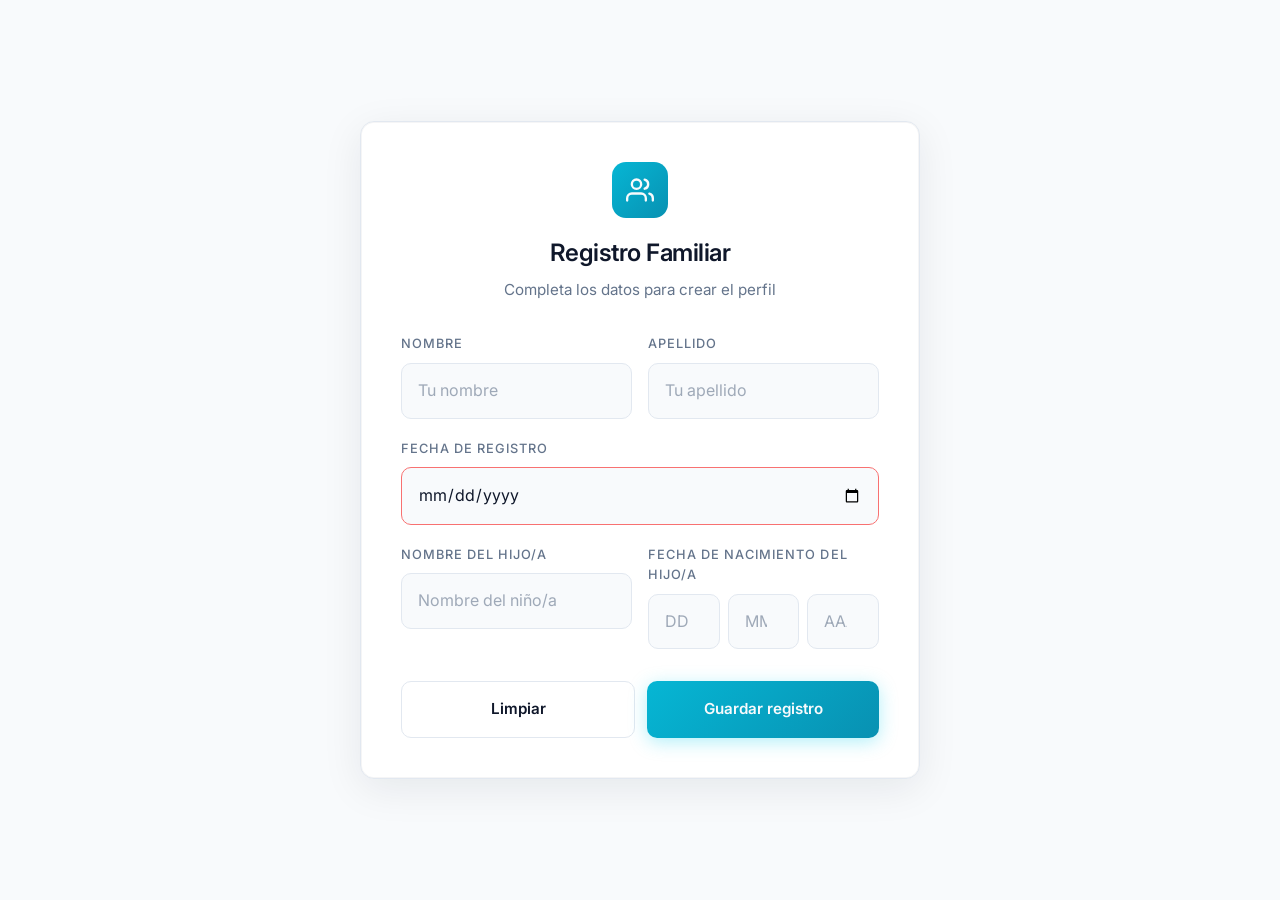
==== formulario-elegante.html @ cced64a1 "feat(form): add elegant family registration form with validation - HTML5 form with nombre, apellido," ====
<!DOCTYPE html>
<html lang="es">
<head>
  <meta charset="UTF-8">
  <meta name="viewport" content="width=device-width, initial-scale=1.0">
  <title>Formulario Familiar</title>
  <link rel="preconnect" href="https://fonts.googleapis.com">
  <link rel="preconnect" href="https://fonts.gstatic.com" crossorigin>
  <link href="https://fonts.googleapis.com/css2?family=Inter:wght@300;400;500;600;700&display=swap" rel="stylesheet">
  <style>
    * { box-sizing: border-box; margin: 0; padding: 0; }
    :root {
      --bg: #0f172a;
      --bg-card: #1e293b;
      --fg: #f8fafc;
      --muted: #94a3b8;
      --accent: #22d3ee;
      --accent-dim: #06b6d4;
      --border: #334155;
      --error: #f87171;
      --success: #4ade80;
      --focus-ring: rgba(34, 211, 238, 0.35);
      --shadow: 0 10px 40px rgba(0,0,0,0.4), 0 0 0 1px rgba(255,255,255,0.03) inset;
      --radius: 14px;
      --transition: 180ms ease;
    }
    @media (prefers-color-scheme: light) {
      :root {
        --bg: #f8fafc;
        --bg-card: #ffffff;
        --fg: #0f172a;
        --muted: #64748b;
        --accent: #06b6d4;
        --accent-dim: #0891b2;
        --border: #e2e8f0;
        --shadow: 0 10px 40px rgba(15,23,42,0.08), 0 0 0 1px rgba(15,23,42,0.04) inset;
      }
    }
    body {
      font-family: 'Inter', system-ui, sans-serif;
      background: var(--bg);
      color: var(--fg);
      min-height: 100vh;
      display: flex;
      align-items: center;
      justify-content: center;
      padding: 2rem 1rem;
      line-height: 1.6;
    }
    .form-card {
      width: 100%;
      max-width: 560px;
      background: var(--bg-card);
      border-radius: var(--radius);
      box-shadow: var(--shadow);
      padding: 2.5rem;
      border: 1px solid var(--border);
      animation: slideUp 0.5s ease-out;
    }
    @keyframes slideUp {
      from { opacity: 0; transform: translateY(16px); }
      to { opacity: 1; transform: translateY(0); }
    }
    .form-header {
      text-align: center;
      margin-bottom: 2rem;
    }
    .form-header .icon {
      width: 56px; height: 56px;
      margin: 0 auto 1rem;
      background: linear-gradient(135deg, var(--accent), var(--accent-dim));
      border-radius: 14px;
      display: flex; align-items: center; justify-content: center;
      color: var(--bg);
    }
    .form-header h1 {
      font-size: 1.5rem; font-weight: 600; letter-spacing: -0.02em;
    }
    .form-header p { color: var(--muted); font-size: 0.95rem; margin-top: 0.35rem; }
    .form-grid { display: grid; gap: 1.25rem; }
    .form-row { display: grid; gap: 1rem; }
    @media (min-width: 520px) {
      .form-row--half { grid-template-columns: 1fr 1fr; }
    }
    .field { position: relative; }
    .field label {
      display: block; font-size: 0.8rem; font-weight: 500;
      color: var(--muted); text-transform: uppercase; letter-spacing: 0.08em;
      margin-bottom: 0.5rem;
    }
    .field input {
      width: 100%; padding: 0.875rem 1rem;
      background: var(--bg);
      border: 1px solid var(--border);
      border-radius: 10px;
      color: var(--fg);
      font: inherit; font-size: 1rem;
      transition: border-color var(--transition), box-shadow var(--transition), background var(--transition);
    }
    .field input::placeholder { color: var(--muted); opacity: 0.6; }
    .field input:hover { border-color: var(--accent-dim); }
    .field input:focus {
      outline: none;
      border-color: var(--accent);
      box-shadow: 0 0 0 3px var(--focus-ring);
    }
    .field input:invalid:not(:placeholder-shown) { border-color: var(--error); }
    .field input:valid:not(:placeholder-shown) { border-color: var(--success); }
    .field .hint {
      position: absolute; right: 1rem; bottom: 0.9rem;
      font-size: 0.7rem; color: var(--muted); pointer-events: none;
    }
    .field--dob { position: relative; }
    .field--dob .dob-grid {
      display: grid; grid-template-columns: repeat(3, 1fr); gap: 0.5rem;
    }
    @media (max-width: 420px) {
      .field--dob .dob-grid { grid-template-columns: 1fr; }
    }
    .field--dob .dob-part label { display: none; }
    .field--dob .dob-part input { text-align: center; }
    .field--dob .dob-part:first-child input { border-top-left-radius: 10px; border-bottom-left-radius: 10px; }
    .field--dob .dob-part:last-child input { border-top-right-radius: 10px; border-bottom-right-radius: 10px; }
    .actions { display: flex; gap: 0.75rem; margin-top: 2rem; }
    .btn {
      flex: 1; padding: 0.95rem 1.5rem;
      border-radius: 10px; border: none;
      font: inherit; font-size: 0.95rem; font-weight: 600;
      cursor: pointer; transition: transform var(--transition), box-shadow var(--transition), background var(--transition);
    }
    .btn:active { transform: scale(0.98); }
    .btn--primary {
      background: linear-gradient(135deg, var(--accent), var(--accent-dim));
      color: var(--bg);
      box-shadow: 0 4px 18px rgba(34, 211, 238, 0.35);
    }
    .btn--primary:hover { box-shadow: 0 6px 24px rgba(34, 211, 238, 0.45); }
    .btn--secondary {
      background: transparent; color: var(--fg);
      border: 1px solid var(--border);
    }
    .btn--secondary:hover { border-color: var(--accent); color: var(--accent); }
    .toast {
      position: fixed; bottom: 1.5rem; right: 1.5rem;
      padding: 1rem 1.5rem; border-radius: 10px;
      background: var(--bg-card); border: 1px solid var(--border);
      box-shadow: var(--shadow);
      display: flex; align-items: center; gap: 0.75rem;
      transform: translateX(150%); opacity: 0;
      transition: transform 0.3s ease, opacity 0.3s ease;
      z-index: 100;
    }
    .toast.show { transform: translateX(0); opacity: 1; }
    .toast--success { border-color: var(--success); }
    .toast--error { border-color: var(--error); }
    .toast svg { flex-shrink: 0; }
    .sr-only { position: absolute; width: 1px; height: 1px; padding: 0; margin: -1px; overflow: hidden; clip: rect(0,0,0,0); white-space: nowrap; border: 0; }
  </style>
</head>
<body>
  <form class="form-card" id="familyForm" novalidate>
    <header class="form-header">
      <div class="icon" aria-hidden="true">
        <svg width="28" height="28" viewBox="0 0 24 24" fill="none" stroke="currentColor" stroke-width="2" stroke-linecap="round" stroke-linejoin="round">
          <path d="M17 21v-2a4 4 0 0 0-4-4H5a4 4 0 0 0-4 4v2"></path>
          <circle cx="9" cy="7" r="4"></circle>
          <path d="M23 21v-2a4 4 0 0 0-3-3.87"></path>
          <path d="M16 3.13a4 4 0 0 1 0 7.75"></path>
        </svg>
      </div>
      <h1>Registro Familiar</h1>
      <p>Completa los datos para crear el perfil</p>
    </header>

    <div class="form-grid">
      <div class="form-row form-row--half">
        <div class="field">
          <label for="nombre">Nombre</label>
          <input type="text" id="nombre" name="nombre" placeholder="Tu nombre" required autocomplete="given-name">
        </div>
        <div class="field">
          <label for="apellido">Apellido</label>
          <input type="text" id="apellido" name="apellido" placeholder="Tu apellido" required autocomplete="family-name">
        </div>
      </div>

      <div class="field">
        <label for="fecha">Fecha de registro</label>
        <input type="date" id="fecha" name="fecha" required>
      </div>

      <div class="form-row form-row--half">
        <div class="field">
          <label for="hijoNombre">Nombre del hijo/a</label>
          <input type="text" id="hijoNombre" name="hijoNombre" placeholder="Nombre del niño/a" required autocomplete="given-name">
        </div>
        <div class="field field--dob">
          <label for="hijoDia">Fecha de nacimiento del hijo/a</label>
          <div class="dob-grid">
            <div class="dob-part">
              <label class="sr-only" for="hijoDia">Día</label>
              <input type="number" id="hijoDia" name="hijoDia" placeholder="DD" min="1" max="31" required inputmode="numeric" pattern="\d{1,2}" maxlength="2">
            </div>
            <div class="dob-part">
              <label class="sr-only" for="hijoMes">Mes</label>
              <input type="number" id="hijoMes" name="hijoMes" placeholder="MM" min="1" max="12" required inputmode="numeric" pattern="\d{1,2}" maxlength="2">
            </div>
            <div class="dob-part">
              <label class="sr-only" for="hijoAnio">Año</label>
              <input type="number" id="hijoAnio" name="hijoAnio" placeholder="AAAA" min="1900" max="2099" required inputmode="numeric" pattern="\d{4}" maxlength="4">
            </div>
          </div>
        </div>
      </div>
    </div>

    <div class="actions">
      <button type="button" class="btn btn--secondary" id="btnLimpiar">Limpiar</button>
      <button type="submit" class="btn btn--primary" id="btnEnviar">Guardar registro</button>
    </div>
  </form>

  <div class="toast" id="toast" role="status" aria-live="polite">
    <svg width="20" height="20" viewBox="0 0 24 24" fill="none" stroke="currentColor" stroke-width="2" stroke-linecap="round" stroke-linejoin="round" class="toast-icon">
      <polyline points="20 6 9 17 4 12"></polyline>
    </svg>
    <span id="toastMsg">Registro guardado correctamente</span>
  </div>

  <script>
    (function() {
      const form = document.getElementById('familyForm');
      const toast = document.getElementById('toast');
      const toastMsg = document.getElementById('toastMsg');
      const toastIcon = toast.querySelector('.toast-icon');
      const btnEnviar = document.getElementById('btnEnviar');
      const btnLimpiar = document.getElementById('btnLimpiar');

      function showToast(msg, success = true) {
        toastMsg.textContent = msg;
        toast.classList.toggle('toast--success', success);
        toast.classList.toggle('toast--error', !success);
        toastIcon.innerHTML = success
          ? '<polyline points="20 6 9 17 4 12"></polyline>'
          : '<circle cx="12" cy="12" r="10"></circle><line x1="15" y1="9" x2="9" y2="15"></line><line x1="9" y1="9" x2="15" y2="15"></line>';
        toast.classList.add('show');
        setTimeout(() => toast.classList.remove('show'), 3500);
      }

      function validateDateParts(day, month, year) {
        const d = parseInt(day, 10), m = parseInt(month, 10), y = parseInt(year, 10);
        if (!d || !m || !y) return false;
        const date = new Date(y, m - 1, d);
        return date.getFullYear() === y && date.getMonth() === m - 1 && date.getDate() === d;
      }

      function getFormData() {
        const fd = new FormData(form);
        return {
          nombre: fd.get('nombre')?.trim(),
          apellido: fd.get('apellido')?.trim(),
          fecha: fd.get('fecha'),
          hijoNombre: fd.get('hijoNombre')?.trim(),
          hijoDia: fd.get('hijoDia'),
          hijoMes: fd.get('hijoMes'),
          hijoAnio: fd.get('hijoAnio'),
        };
      }

      form.addEventListener('submit', (e) => {
        e.preventDefault();
        const data = getFormData();
        if (!data.nombre || !data.apellido || !data.fecha || !data.hijoNombre) {
          showToast('Completa todos los campos obligatorios', false);
          return;
        }
        if (!validateDateParts(data.hijoDia, data.hijoMes, data.hijoAnio)) {
          showToast('Fecha de nacimiento del hijo inválida', false);
          return;
        }
        const payload = {
          ...data,
          hijoFechaNacimiento: `${data.hijoAnio}-${String(data.hijoMes).padStart(2,'0')}-${String(data.hijoDia).padStart(2,'0')}`,
          timestamp: new Date().toISOString()
        };
        console.log('✅ Datos del formulario:', payload);
        showToast('Registro guardado correctamente');
        btnEnviar.disabled = true;
        btnEnviar.textContent = 'Guardado ✓';
        setTimeout(() => { btnEnviar.disabled = false; btnEnviar.textContent = 'Guardar registro'; }, 2000);
      });

      btnLimpiar.addEventListener('click', () => {
        form.reset();
        form.querySelectorAll('input').forEach(i => i.style.borderColor = '');
        showToast('Formulario limpiado');
      });

      form.querySelectorAll('input').forEach(input => {
        input.addEventListener('input', () => {
          if (input.checkValidity()) input.style.borderColor = '';
        });
        input.addEventListener('blur', () => {
          if (input.value && !input.checkValidity()) input.style.borderColor = 'var(--error)';
          else if (input.value) input.style.borderColor = 'var(--success)';
        });
      });

      document.addEventListener('keydown', (e) => {
        if (e.key === 'Enter' && e.ctrlKey) form.requestSubmit();
      });
    })();
  </script>
</body>
</html>
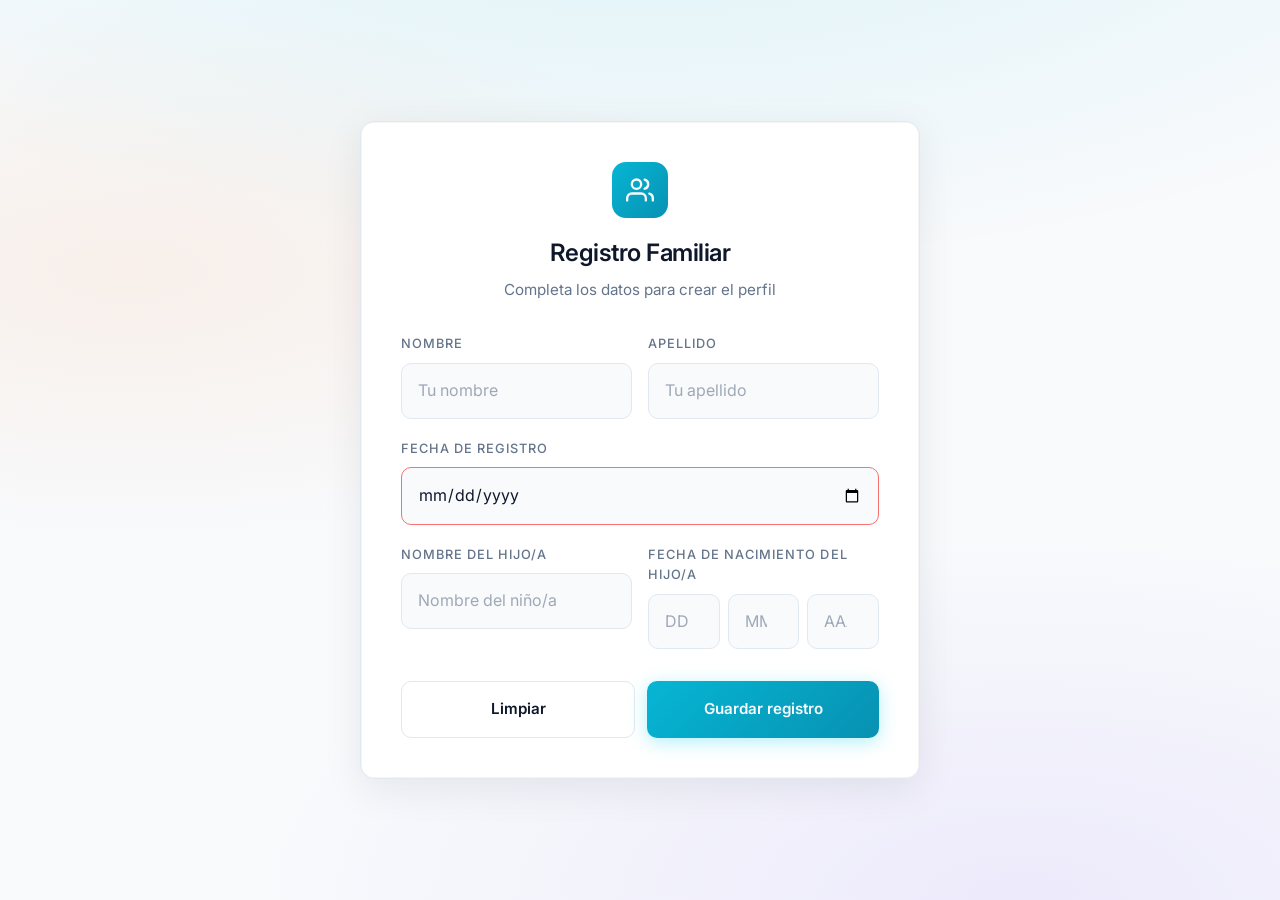
==== commit 300ff9bf: "feat(form): family registration form with validation (#1) * docs: add README with form usage, payloa" ====
--- a/formulario-elegante.html
+++ b/formulario-elegante.html
@@ -46,6 +46,20 @@
       justify-content: center;
       padding: 2rem 1rem;
       line-height: 1.6;
+      /* Animated gradient background */
+      background-image: 
+        radial-gradient(ellipse 80% 50% at 50% -20%, rgba(34, 211, 238, 0.15), transparent),
+        radial-gradient(ellipse 60% 40% at 80% 100%, rgba(168, 85, 247, 0.12), transparent),
+        radial-gradient(ellipse 50% 30% at 10% 30%, rgba(251, 146, 60, 0.1), transparent);
+      background-attachment: fixed;
+    }
+    @media (prefers-color-scheme: light) {
+      body {
+        background-image: 
+          radial-gradient(ellipse 80% 50% at 50% -20%, rgba(6, 182, 212, 0.12), transparent),
+          radial-gradient(ellipse 60% 40% at 80% 100%, rgba(139, 92, 246, 0.1), transparent),
+          radial-gradient(ellipse 50% 30% at 10% 30%, rgba(249, 115, 22, 0.08), transparent);
+      }
     }
     .form-card {
       width: 100%;
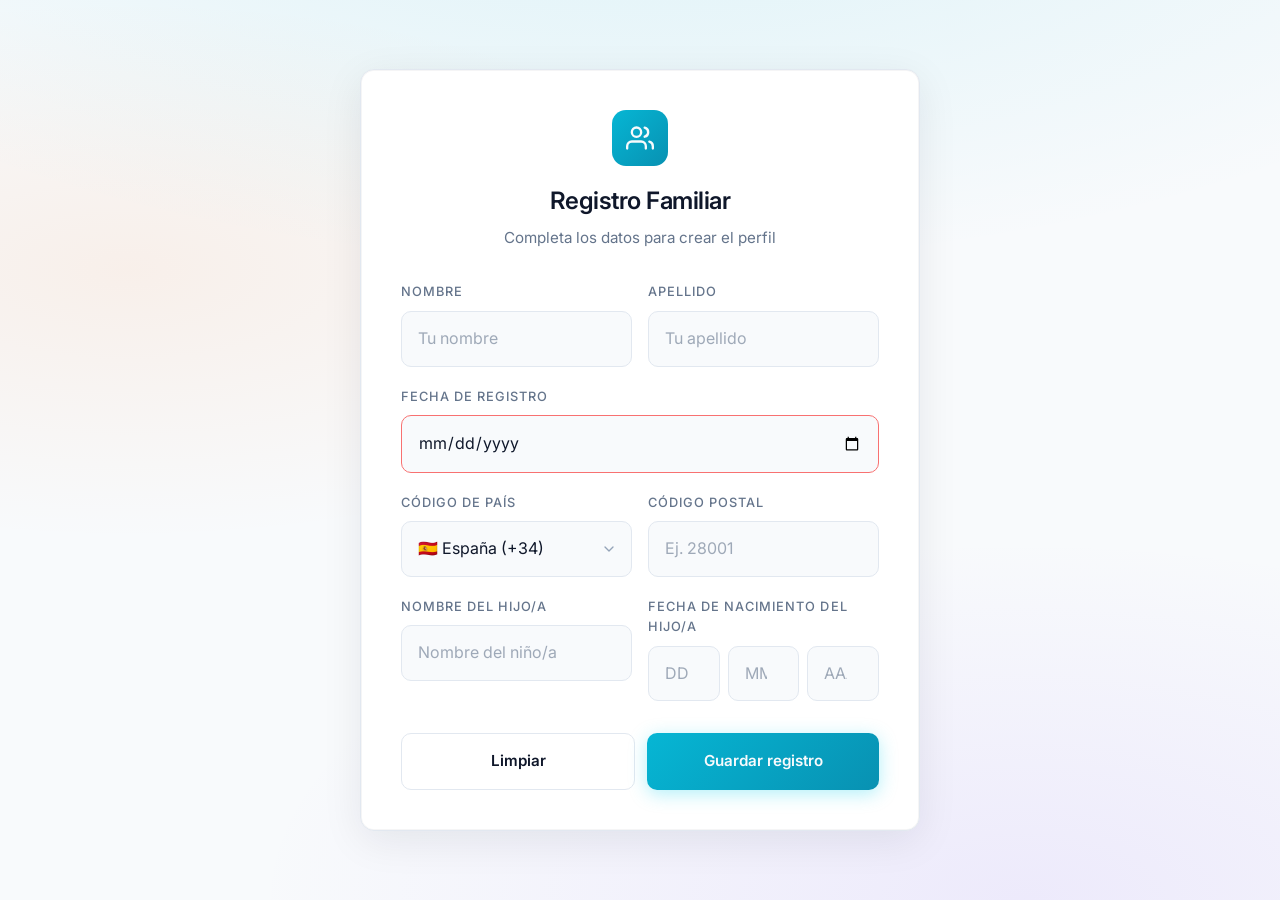
==== commit 29a791d4: "feat(form): add country calling code selector and postal code field (#2) Co-authored-by: Hermes Agen" ====
--- a/formulario-elegante.html
+++ b/formulario-elegante.html
@@ -102,7 +102,8 @@
       color: var(--muted); text-transform: uppercase; letter-spacing: 0.08em;
       margin-bottom: 0.5rem;
     }
-    .field input {
+    .field input,
+    .field select {
       width: 100%; padding: 0.875rem 1rem;
       background: var(--bg);
       border: 1px solid var(--border);
@@ -111,9 +112,19 @@
       font: inherit; font-size: 1rem;
       transition: border-color var(--transition), box-shadow var(--transition), background var(--transition);
     }
+    .field select {
+      cursor: pointer;
+      appearance: none;
+      background-image: url("data:image/svg+xml,%3Csvg xmlns='http://www.w3.org/2000/svg' width='16' height='16' viewBox='0 0 24 24' fill='none' stroke='%2394a3b8' stroke-width='2' stroke-linecap='round' stroke-linejoin='round'%3E%3Cpolyline points='6 9 12 15 18 9'%3E%3C/polyline%3E%3C/svg%3E");
+      background-repeat: no-repeat;
+      background-position: right 0.9rem center;
+      padding-right: 2.5rem;
+    }
     .field input::placeholder { color: var(--muted); opacity: 0.6; }
-    .field input:hover { border-color: var(--accent-dim); }
-    .field input:focus {
+    .field input:hover,
+    .field select:hover { border-color: var(--accent-dim); }
+    .field input:focus,
+    .field select:focus {
       outline: none;
       border-color: var(--accent);
       box-shadow: 0 0 0 3px var(--focus-ring);
@@ -205,6 +216,32 @@
 
       <div class="form-row form-row--half">
         <div class="field">
+          <label for="codigoPais">Código de país</label>
+          <select id="codigoPais" name="codigoPais" required autocomplete="tel-country-code">
+            <option value="+34" selected>🇪🇸 España (+34)</option>
+            <option value="+58">🇻🇪 Venezuela (+58)</option>
+            <option value="+1">🇺🇸 EE. UU. / Canadá (+1)</option>
+            <option value="+52">🇲🇽 México (+52)</option>
+            <option value="+57">🇨🇴 Colombia (+57)</option>
+            <option value="+54">🇦🇷 Argentina (+54)</option>
+            <option value="+56">🇨🇱 Chile (+56)</option>
+            <option value="+51">🇵🇪 Perú (+51)</option>
+            <option value="+593">🇪🇨 Ecuador (+593)</option>
+            <option value="+351">🇵🇹 Portugal (+351)</option>
+            <option value="+33">🇫🇷 Francia (+33)</option>
+            <option value="+49">🇩🇪 Alemania (+49)</option>
+            <option value="+39">🇮🇹 Italia (+39)</option>
+            <option value="+44">🇬🇧 Reino Unido (+44)</option>
+          </select>
+        </div>
+        <div class="field">
+          <label for="codigoPostal">Código postal</label>
+          <input type="text" id="codigoPostal" name="codigoPostal" placeholder="Ej. 28001" required autocomplete="postal-code" pattern="[A-Za-z0-9\s\-]{3,10}" maxlength="10">
+        </div>
+      </div>
+
+      <div class="form-row form-row--half">
+        <div class="field">
           <label for="hijoNombre">Nombre del hijo/a</label>
           <input type="text" id="hijoNombre" name="hijoNombre" placeholder="Nombre del niño/a" required autocomplete="given-name">
         </div>
@@ -274,6 +311,8 @@
           nombre: fd.get('nombre')?.trim(),
           apellido: fd.get('apellido')?.trim(),
           fecha: fd.get('fecha'),
+          codigoPais: fd.get('codigoPais'),
+          codigoPostal: fd.get('codigoPostal')?.trim(),
           hijoNombre: fd.get('hijoNombre')?.trim(),
           hijoDia: fd.get('hijoDia'),
           hijoMes: fd.get('hijoMes'),
@@ -284,8 +323,12 @@
       form.addEventListener('submit', (e) => {
         e.preventDefault();
         const data = getFormData();
-        if (!data.nombre || !data.apellido || !data.fecha || !data.hijoNombre) {
+        if (!data.nombre || !data.apellido || !data.fecha || !data.codigoPais || !data.codigoPostal || !data.hijoNombre) {
           showToast('Completa todos los campos obligatorios', false);
+          return;
+        }
+        if (!/^[A-Za-z0-9\s\-]{3,10}$/.test(data.codigoPostal)) {
+          showToast('Código postal inválido', false);
           return;
         }
         if (!validateDateParts(data.hijoDia, data.hijoMes, data.hijoAnio)) {
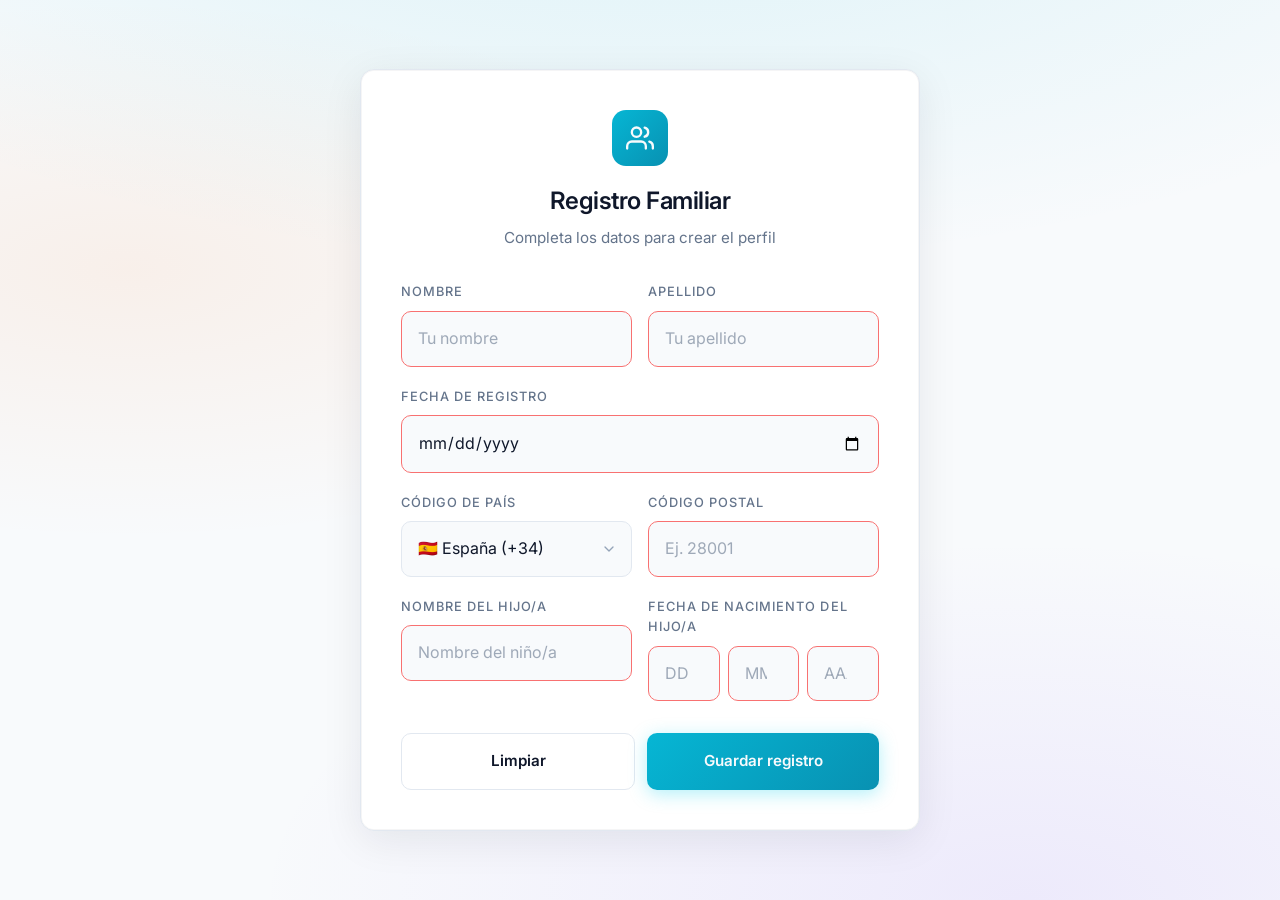
==== commit 2ec7ce7e: "feat(form): apply modern web guidance fixes (invalid state, focus styles)" ====
--- a/formulario-elegante.html
+++ b/formulario-elegante.html
@@ -129,7 +129,7 @@
       border-color: var(--accent);
       box-shadow: 0 0 0 3px var(--focus-ring);
     }
-    .field input:invalid:not(:placeholder-shown) { border-color: var(--error); }
+    .field input:invalid { border-color: var(--error); }
     .field input:valid:not(:placeholder-shown) { border-color: var(--success); }
     .field .hint {
       position: absolute; right: 1rem; bottom: 0.9rem;
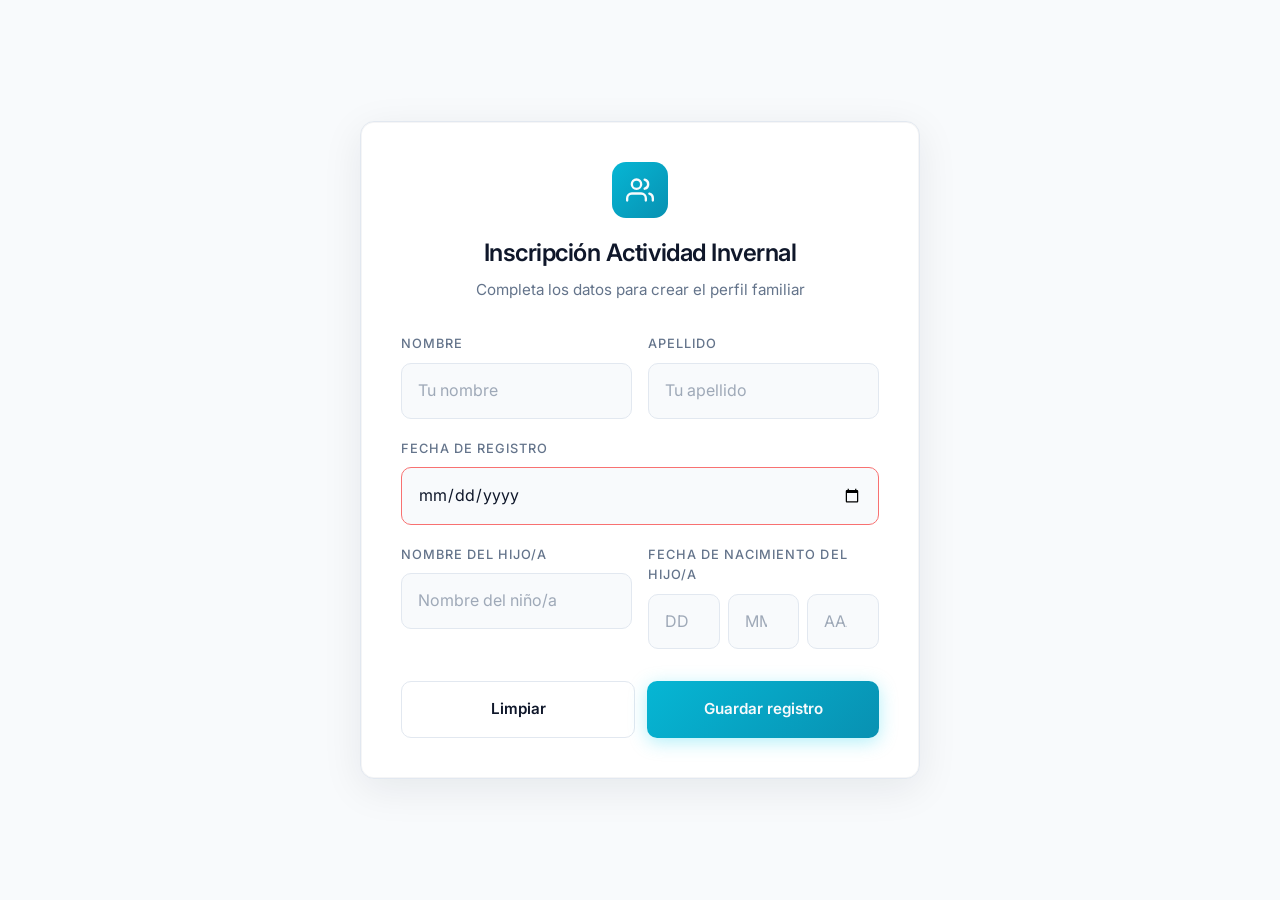
==== commit d39fd7cc: "feat(form): add winter activity sections with 4 fields and improved UX" ====
--- a/formulario-elegante.html
+++ b/formulario-elegante.html
@@ -3,10 +3,10 @@
 <head>
   <meta charset="UTF-8">
   <meta name="viewport" content="width=device-width, initial-scale=1.0">
-  <title>Formulario Familiar</title>
+  <title>Inscripción Actividad Invernal</title>
   <link rel="preconnect" href="https://fonts.googleapis.com">
   <link rel="preconnect" href="https://fonts.gstatic.com" crossorigin>
-  <link href="https://fonts.googleapis.com/css2?family=Inter:wght@300;400;500;600;700&display=swap" rel="stylesheet">
+  <link href="https://fonts.googleapis.com/css2?family=Inter:wght@400;500;600;700&display=swap" rel="stylesheet">
   <style>
     * { box-sizing: border-box; margin: 0; padding: 0; }
     :root {
@@ -46,20 +46,6 @@
       justify-content: center;
       padding: 2rem 1rem;
       line-height: 1.6;
-      /* Animated gradient background */
-      background-image: 
-        radial-gradient(ellipse 80% 50% at 50% -20%, rgba(34, 211, 238, 0.15), transparent),
-        radial-gradient(ellipse 60% 40% at 80% 100%, rgba(168, 85, 247, 0.12), transparent),
-        radial-gradient(ellipse 50% 30% at 10% 30%, rgba(251, 146, 60, 0.1), transparent);
-      background-attachment: fixed;
-    }
-    @media (prefers-color-scheme: light) {
-      body {
-        background-image: 
-          radial-gradient(ellipse 80% 50% at 50% -20%, rgba(6, 182, 212, 0.12), transparent),
-          radial-gradient(ellipse 60% 40% at 80% 100%, rgba(139, 92, 246, 0.1), transparent),
-          radial-gradient(ellipse 50% 30% at 10% 30%, rgba(249, 115, 22, 0.08), transparent);
-      }
     }
     .form-card {
       width: 100%;
@@ -102,8 +88,7 @@
       color: var(--muted); text-transform: uppercase; letter-spacing: 0.08em;
       margin-bottom: 0.5rem;
     }
-    .field input,
-    .field select {
+    .field input {
       width: 100%; padding: 0.875rem 1rem;
       background: var(--bg);
       border: 1px solid var(--border);
@@ -112,44 +97,25 @@
       font: inherit; font-size: 1rem;
       transition: border-color var(--transition), box-shadow var(--transition), background var(--transition);
     }
-    .field select {
-      cursor: pointer;
-      appearance: none;
-      background-image: url("data:image/svg+xml,%3Csvg xmlns='http://www.w3.org/2000/svg' width='16' height='16' viewBox='0 0 24 24' fill='none' stroke='%2394a3b8' stroke-width='2' stroke-linecap='round' stroke-linejoin='round'%3E%3Cpolyline points='6 9 12 15 18 9'%3E%3C/polyline%3E%3C/svg%3E");
-      background-repeat: no-repeat;
-      background-position: right 0.9rem center;
-      padding-right: 2.5rem;
-    }
     .field input::placeholder { color: var(--muted); opacity: 0.6; }
-    .field input:hover,
-    .field select:hover { border-color: var(--accent-dim); }
-    .field input:focus,
-    .field select:focus {
+    .field input:hover { border-color: var(--accent-dim); }
+    .field input:focus {
       outline: none;
       border-color: var(--accent);
       box-shadow: 0 0 0 3px var(--focus-ring);
     }
-    .field input:invalid { border-color: var(--error); }
+    .field input:invalid:not(:placeholder-shown) { border-color: var(--error); }
     .field input:valid:not(:placeholder-shown) { border-color: var(--success); }
-    .field .hint {
-      position: absolute; right: 1rem; bottom: 0.9rem;
-      font-size: 0.7rem; color: var(--muted); pointer-events: none;
-    }
-    .field--dob { position: relative; }
-    .field--dob .dob-grid {
+    .dob-grid {
       display: grid; grid-template-columns: repeat(3, 1fr); gap: 0.5rem;
     }
     @media (max-width: 420px) {
-      .field--dob .dob-grid { grid-template-columns: 1fr; }
-    }
-    .field--dob .dob-part label { display: none; }
-    .field--dob .dob-part input { text-align: center; }
-    .field--dob .dob-part:first-child input { border-top-left-radius: 10px; border-bottom-left-radius: 10px; }
-    .field--dob .dob-part:last-child input { border-top-right-radius: 10px; border-bottom-right-radius: 10px; }
+      .dob-grid .dob-part:first-child input { border-top-left-radius: 10px; border-bottom-left-radius: 10px; }
+      .field--dob .dob-part:last-child input { border-top-right-radius: 10px; border-bottom-right-radius: 10px; }
+    }
     .actions { display: flex; gap: 0.75rem; margin-top: 2rem; }
     .btn {
-      flex: 1; padding: 0.95rem 1.5rem;
-      border-radius: 10px; border: none;
+      flex: 1; padding: 0.95rem 1.5rem; border-radius: 10px; border: none;
       font: inherit; font-size: 0.95rem; font-weight: 600;
       cursor: pointer; transition: transform var(--transition), box-shadow var(--transition), background var(--transition);
     }
@@ -193,8 +159,8 @@
           <path d="M16 3.13a4 4 0 0 1 0 7.75"></path>
         </svg>
       </div>
-      <h1>Registro Familiar</h1>
-      <p>Completa los datos para crear el perfil</p>
+      <h1>Inscripción Actividad Invernal</h1>
+      <p>Completa los datos para crear el perfil familiar</p>
     </header>
 
     <div class="form-grid">
@@ -212,32 +178,6 @@
       <div class="field">
         <label for="fecha">Fecha de registro</label>
         <input type="date" id="fecha" name="fecha" required>
-      </div>
-
-      <div class="form-row form-row--half">
-        <div class="field">
-          <label for="codigoPais">Código de país</label>
-          <select id="codigoPais" name="codigoPais" required autocomplete="tel-country-code">
-            <option value="+34" selected>🇪🇸 España (+34)</option>
-            <option value="+58">🇻🇪 Venezuela (+58)</option>
-            <option value="+1">🇺🇸 EE. UU. / Canadá (+1)</option>
-            <option value="+52">🇲🇽 México (+52)</option>
-            <option value="+57">🇨🇴 Colombia (+57)</option>
-            <option value="+54">🇦🇷 Argentina (+54)</option>
-            <option value="+56">🇨🇱 Chile (+56)</option>
-            <option value="+51">🇵🇪 Perú (+51)</option>
-            <option value="+593">🇪🇨 Ecuador (+593)</option>
-            <option value="+351">🇵🇹 Portugal (+351)</option>
-            <option value="+33">🇫🇷 Francia (+33)</option>
-            <option value="+49">🇩🇪 Alemania (+49)</option>
-            <option value="+39">🇮🇹 Italia (+39)</option>
-            <option value="+44">🇬🇧 Reino Unido (+44)</option>
-          </select>
-        </div>
-        <div class="field">
-          <label for="codigoPostal">Código postal</label>
-          <input type="text" id="codigoPostal" name="codigoPostal" placeholder="Ej. 28001" required autocomplete="postal-code" pattern="[A-Za-z0-9\s\-]{3,10}" maxlength="10">
-        </div>
       </div>
 
       <div class="form-row form-row--half">
@@ -271,13 +211,6 @@
     </div>
   </form>
 
-  <div class="toast" id="toast" role="status" aria-live="polite">
-    <svg width="20" height="20" viewBox="0 0 24 24" fill="none" stroke="currentColor" stroke-width="2" stroke-linecap="round" stroke-linejoin="round" class="toast-icon">
-      <polyline points="20 6 9 17 4 12"></polyline>
-    </svg>
-    <span id="toastMsg">Registro guardado correctamente</span>
-  </div>
-
   <script>
     (function() {
       const form = document.getElementById('familyForm');
@@ -311,8 +244,6 @@
           nombre: fd.get('nombre')?.trim(),
           apellido: fd.get('apellido')?.trim(),
           fecha: fd.get('fecha'),
-          codigoPais: fd.get('codigoPais'),
-          codigoPostal: fd.get('codigoPostal')?.trim(),
           hijoNombre: fd.get('hijoNombre')?.trim(),
           hijoDia: fd.get('hijoDia'),
           hijoMes: fd.get('hijoMes'),
@@ -323,12 +254,8 @@
       form.addEventListener('submit', (e) => {
         e.preventDefault();
         const data = getFormData();
-        if (!data.nombre || !data.apellido || !data.fecha || !data.codigoPais || !data.codigoPostal || !data.hijoNombre) {
+        if (!data.nombre || !data.apellido || !data.fecha || !data.hijoNombre) {
           showToast('Completa todos los campos obligatorios', false);
-          return;
-        }
-        if (!/^[A-Za-z0-9\s\-]{3,10}$/.test(data.codigoPostal)) {
-          showToast('Código postal inválido', false);
           return;
         }
         if (!validateDateParts(data.hijoDia, data.hijoMes, data.hijoAnio)) {
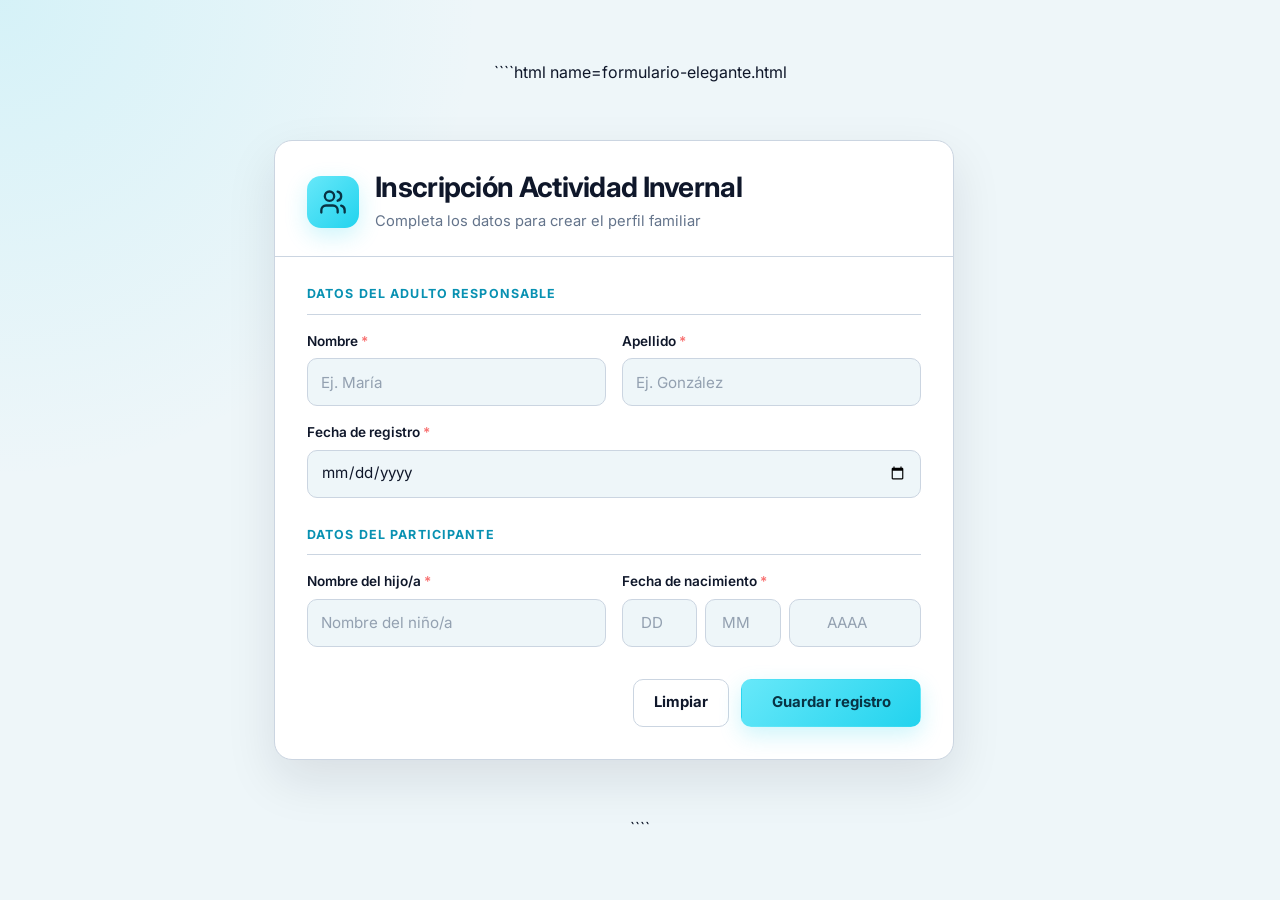
==== commit d9950599: "iii" ====
--- a/formulario-elegante.html
+++ b/formulario-elegante.html
@@ -1,299 +1,648 @@
+````html name=formulario-elegante.html
 <!DOCTYPE html>
 <html lang="es">
 <head>
   <meta charset="UTF-8">
   <meta name="viewport" content="width=device-width, initial-scale=1.0">
-  <title>Inscripción Actividad Invernal</title>
+  <meta name="theme-color" content="#0f172a">
+  <title>Inscripción — Actividad Invernal</title>
+
   <link rel="preconnect" href="https://fonts.googleapis.com">
   <link rel="preconnect" href="https://fonts.gstatic.com" crossorigin>
   <link href="https://fonts.googleapis.com/css2?family=Inter:wght@400;500;600;700&display=swap" rel="stylesheet">
+
   <style>
-    * { box-sizing: border-box; margin: 0; padding: 0; }
+    * {
+      box-sizing: border-box;
+      margin: 0;
+      padding: 0;
+    }
+
     :root {
+      color-scheme: dark;
       --bg: #0f172a;
       --bg-card: #1e293b;
       --fg: #f8fafc;
       --muted: #94a3b8;
       --accent: #22d3ee;
-      --accent-dim: #06b6d4;
+      --accent-dim: #0891b2;
       --border: #334155;
       --error: #f87171;
       --success: #4ade80;
-      --focus-ring: rgba(34, 211, 238, 0.35);
-      --shadow: 0 10px 40px rgba(0,0,0,0.4), 0 0 0 1px rgba(255,255,255,0.03) inset;
-      --radius: 14px;
+      --focus-ring: rgba(34, 211, 238, 0.28);
+      --shadow: 0 20px 50px rgba(0, 0, 0, 0.35);
+      --radius: 18px;
       --transition: 180ms ease;
     }
+
     @media (prefers-color-scheme: light) {
       :root {
-        --bg: #f8fafc;
+        color-scheme: light;
+        --bg: #eef6f9;
         --bg-card: #ffffff;
         --fg: #0f172a;
         --muted: #64748b;
-        --accent: #06b6d4;
-        --accent-dim: #0891b2;
-        --border: #e2e8f0;
-        --shadow: 0 10px 40px rgba(15,23,42,0.08), 0 0 0 1px rgba(15,23,42,0.04) inset;
-      }
-    }
+        --accent: #0891b2;
+        --accent-dim: #0e7490;
+        --border: #cbd5e1;
+        --shadow: 0 20px 50px rgba(15, 23, 42, 0.10);
+      }
+    }
+
     body {
-      font-family: 'Inter', system-ui, sans-serif;
+      min-height: 100vh;
+      display: grid;
+      place-items: center;
+      padding: 32px 16px;
+      font-family: "Inter", system-ui, sans-serif;
+      line-height: 1.5;
+      color: var(--fg);
+      background:
+        radial-gradient(circle at top left, rgba(34, 211, 238, 0.12), transparent 30rem),
+        var(--bg);
+    }
+
+    .form-card {
+      width: min(100%, 680px);
+      overflow: hidden;
+      border: 1px solid var(--border);
+      border-radius: var(--radius);
+      background: var(--bg-card);
+      box-shadow: var(--shadow);
+      animation: appear 500ms ease-out;
+    }
+
+    @keyframes appear {
+      from {
+        opacity: 0;
+        transform: translateY(18px);
+      }
+      to {
+        opacity: 1;
+        transform: translateY(0);
+      }
+    }
+
+    .form-header {
+      padding: 30px 32px 24px;
+      border-bottom: 1px solid var(--border);
+    }
+
+    .form-heading {
+      display: flex;
+      align-items: center;
+      gap: 16px;
+    }
+
+    .icon {
+      width: 52px;
+      height: 52px;
+      flex: 0 0 52px;
+      display: grid;
+      place-items: center;
+      border-radius: 14px;
+      color: #083344;
+      background: linear-gradient(135deg, #67e8f9, #22d3ee);
+      box-shadow: 0 8px 22px rgba(34, 211, 238, 0.22);
+    }
+
+    .form-header h1 {
+      font-size: clamp(1.35rem, 4vw, 1.75rem);
+      line-height: 1.2;
+      letter-spacing: -0.025em;
+    }
+
+    .form-header p {
+      margin-top: 5px;
+      color: var(--muted);
+      font-size: 0.92rem;
+    }
+
+    .form-content {
+      display: grid;
+      gap: 28px;
+      padding: 28px 32px 32px;
+    }
+
+    .form-section {
+      display: grid;
+      gap: 16px;
+      border: 0;
+    }
+
+    .form-section legend {
+      width: 100%;
+      margin-bottom: 16px;
+      padding-bottom: 10px;
+      border-bottom: 1px solid var(--border);
+      color: var(--accent);
+      font-size: 0.78rem;
+      font-weight: 700;
+      letter-spacing: 0.09em;
+      text-transform: uppercase;
+    }
+
+    .form-grid {
+      display: grid;
+      grid-template-columns: repeat(2, minmax(0, 1fr));
+      gap: 16px;
+    }
+
+    .field {
+      min-width: 0;
+    }
+
+    .field--full {
+      grid-column: 1 / -1;
+    }
+
+    .field label,
+    .dob-label {
+      display: block;
+      margin-bottom: 7px;
+      color: var(--fg);
+      font-size: 0.85rem;
+      font-weight: 600;
+    }
+
+    .required {
+      color: var(--error);
+    }
+
+    .field input {
+      width: 100%;
+      height: 48px;
+      border: 1px solid var(--border);
+      border-radius: 10px;
+      outline: none;
       background: var(--bg);
       color: var(--fg);
-      min-height: 100vh;
+      font: inherit;
+      font-size: 0.95rem;
+      padding: 10px 13px;
+      transition:
+        border-color var(--transition),
+        box-shadow var(--transition),
+        background var(--transition);
+    }
+
+    .field input::placeholder {
+      color: var(--muted);
+      opacity: 0.65;
+    }
+
+    .field input:hover {
+      border-color: var(--accent-dim);
+    }
+
+    .field input:focus {
+      border-color: var(--accent);
+      box-shadow: 0 0 0 3px var(--focus-ring);
+    }
+
+    .field input[aria-invalid="true"] {
+      border-color: var(--error);
+      box-shadow: 0 0 0 3px rgba(248, 113, 113, 0.12);
+    }
+
+    .dob-grid {
+      display: grid;
+      grid-template-columns: 0.8fr 0.8fr 1.4fr;
+      gap: 8px;
+    }
+
+    .dob-grid input {
+      text-align: center;
+    }
+
+    .form-actions {
+      display: flex;
+      justify-content: flex-end;
+      gap: 12px;
+      padding-top: 4px;
+    }
+
+    .btn {
+      min-height: 48px;
+      border: 1px solid transparent;
+      border-radius: 10px;
+      padding: 10px 20px;
+      font: inherit;
+      font-size: 0.93rem;
+      font-weight: 700;
+      cursor: pointer;
+      transition:
+        transform var(--transition),
+        box-shadow var(--transition),
+        border-color var(--transition),
+        background var(--transition);
+    }
+
+    .btn:focus-visible {
+      outline: 3px solid var(--focus-ring);
+      outline-offset: 3px;
+    }
+
+    .btn:active {
+      transform: scale(0.98);
+    }
+
+    .btn:disabled {
+      cursor: not-allowed;
+      opacity: 0.65;
+    }
+
+    .btn--primary {
+      min-width: 180px;
+      color: #083344;
+      background: linear-gradient(135deg, #67e8f9, #22d3ee);
+      box-shadow: 0 8px 22px rgba(34, 211, 238, 0.22);
+    }
+
+    .btn--primary:hover:not(:disabled) {
+      box-shadow: 0 10px 28px rgba(34, 211, 238, 0.32);
+    }
+
+    .btn--secondary {
+      border-color: var(--border);
+      color: var(--fg);
+      background: transparent;
+    }
+
+    .btn--secondary:hover {
+      border-color: var(--accent);
+      color: var(--accent);
+    }
+
+    .toast {
+      position: fixed;
+      right: 20px;
+      bottom: 20px;
+      z-index: 100;
+      max-width: calc(100vw - 40px);
       display: flex;
       align-items: center;
-      justify-content: center;
-      padding: 2rem 1rem;
-      line-height: 1.6;
-    }
-    .form-card {
-      width: 100%;
-      max-width: 560px;
+      gap: 10px;
+      border: 1px solid var(--border);
+      border-left-width: 4px;
+      border-radius: 10px;
       background: var(--bg-card);
-      border-radius: var(--radius);
       box-shadow: var(--shadow);
-      padding: 2.5rem;
-      border: 1px solid var(--border);
-      animation: slideUp 0.5s ease-out;
-    }
-    @keyframes slideUp {
-      from { opacity: 0; transform: translateY(16px); }
-      to { opacity: 1; transform: translateY(0); }
-    }
-    .form-header {
-      text-align: center;
-      margin-bottom: 2rem;
-    }
-    .form-header .icon {
-      width: 56px; height: 56px;
-      margin: 0 auto 1rem;
-      background: linear-gradient(135deg, var(--accent), var(--accent-dim));
-      border-radius: 14px;
-      display: flex; align-items: center; justify-content: center;
-      color: var(--bg);
-    }
-    .form-header h1 {
-      font-size: 1.5rem; font-weight: 600; letter-spacing: -0.02em;
-    }
-    .form-header p { color: var(--muted); font-size: 0.95rem; margin-top: 0.35rem; }
-    .form-grid { display: grid; gap: 1.25rem; }
-    .form-row { display: grid; gap: 1rem; }
-    @media (min-width: 520px) {
-      .form-row--half { grid-template-columns: 1fr 1fr; }
-    }
-    .field { position: relative; }
-    .field label {
-      display: block; font-size: 0.8rem; font-weight: 500;
-      color: var(--muted); text-transform: uppercase; letter-spacing: 0.08em;
-      margin-bottom: 0.5rem;
-    }
-    .field input {
-      width: 100%; padding: 0.875rem 1rem;
-      background: var(--bg);
-      border: 1px solid var(--border);
-      border-radius: 10px;
-      color: var(--fg);
-      font: inherit; font-size: 1rem;
-      transition: border-color var(--transition), box-shadow var(--transition), background var(--transition);
-    }
-    .field input::placeholder { color: var(--muted); opacity: 0.6; }
-    .field input:hover { border-color: var(--accent-dim); }
-    .field input:focus {
-      outline: none;
-      border-color: var(--accent);
-      box-shadow: 0 0 0 3px var(--focus-ring);
-    }
-    .field input:invalid:not(:placeholder-shown) { border-color: var(--error); }
-    .field input:valid:not(:placeholder-shown) { border-color: var(--success); }
-    .dob-grid {
-      display: grid; grid-template-columns: repeat(3, 1fr); gap: 0.5rem;
-    }
-    @media (max-width: 420px) {
-      .dob-grid .dob-part:first-child input { border-top-left-radius: 10px; border-bottom-left-radius: 10px; }
-      .field--dob .dob-part:last-child input { border-top-right-radius: 10px; border-bottom-right-radius: 10px; }
-    }
-    .actions { display: flex; gap: 0.75rem; margin-top: 2rem; }
-    .btn {
-      flex: 1; padding: 0.95rem 1.5rem; border-radius: 10px; border: none;
-      font: inherit; font-size: 0.95rem; font-weight: 600;
-      cursor: pointer; transition: transform var(--transition), box-shadow var(--transition), background var(--transition);
-    }
-    .btn:active { transform: scale(0.98); }
-    .btn--primary {
-      background: linear-gradient(135deg, var(--accent), var(--accent-dim));
-      color: var(--bg);
-      box-shadow: 0 4px 18px rgba(34, 211, 238, 0.35);
-    }
-    .btn--primary:hover { box-shadow: 0 6px 24px rgba(34, 211, 238, 0.45); }
-    .btn--secondary {
-      background: transparent; color: var(--fg);
-      border: 1px solid var(--border);
-    }
-    .btn--secondary:hover { border-color: var(--accent); color: var(--accent); }
-    .toast {
-      position: fixed; bottom: 1.5rem; right: 1.5rem;
-      padding: 1rem 1.5rem; border-radius: 10px;
-      background: var(--bg-card); border: 1px solid var(--border);
-      box-shadow: var(--shadow);
-      display: flex; align-items: center; gap: 0.75rem;
-      transform: translateX(150%); opacity: 0;
-      transition: transform 0.3s ease, opacity 0.3s ease;
-      z-index: 100;
-    }
-    .toast.show { transform: translateX(0); opacity: 1; }
-    .toast--success { border-color: var(--success); }
-    .toast--error { border-color: var(--error); }
-    .toast svg { flex-shrink: 0; }
-    .sr-only { position: absolute; width: 1px; height: 1px; padding: 0; margin: -1px; overflow: hidden; clip: rect(0,0,0,0); white-space: nowrap; border: 0; }
+      padding: 14px 18px;
+      opacity: 0;
+      transform: translateY(16px);
+      pointer-events: none;
+      transition: opacity 250ms ease, transform 250ms ease;
+    }
+
+    .toast.show {
+      opacity: 1;
+      transform: translateY(0);
+    }
+
+    .toast--success {
+      border-left-color: var(--success);
+    }
+
+    .toast--error {
+      border-left-color: var(--error);
+    }
+
+    .toast-icon {
+      width: 20px;
+      height: 20px;
+      flex: 0 0 20px;
+      fill: none;
+      stroke: currentColor;
+      stroke-width: 2.2;
+      stroke-linecap: round;
+      stroke-linejoin: round;
+    }
+
+    .toast--success .toast-icon {
+      color: var(--success);
+    }
+
+    .toast--error .toast-icon {
+      color: var(--error);
+    }
+
+    .sr-only {
+      position: absolute;
+      width: 1px;
+      height: 1px;
+      overflow: hidden;
+      clip: rect(0, 0, 0, 0);
+      clip-path: inset(50%);
+      white-space: nowrap;
+    }
+
+    @media (max-width: 600px) {
+      body {
+        align-items: start;
+        padding: 16px 12px;
+      }
+
+      .form-header {
+        padding: 24px 20px 20px;
+      }
+
+      .form-content {
+        padding: 24px 20px;
+      }
+
+      .form-grid {
+        grid-template-columns: 1fr;
+      }
+
+      .form-actions {
+        flex-direction: column-reverse;
+      }
+
+      .btn {
+        width: 100%;
+      }
+    }
+
+    @media (prefers-reduced-motion: reduce) {
+      *,
+      *::before,
+      *::after {
+        scroll-behavior: auto !important;
+        animation-duration: 0.01ms !important;
+        transition-duration: 0.01ms !important;
+      }
+    }
   </style>
 </head>
+
 <body>
-  <form class="form-card" id="familyForm" novalidate>
-    <header class="form-header">
-      <div class="icon" aria-hidden="true">
-        <svg width="28" height="28" viewBox="0 0 24 24" fill="none" stroke="currentColor" stroke-width="2" stroke-linecap="round" stroke-linejoin="round">
-          <path d="M17 21v-2a4 4 0 0 0-4-4H5a4 4 0 0 0-4 4v2"></path>
-          <circle cx="9" cy="7" r="4"></circle>
-          <path d="M23 21v-2a4 4 0 0 0-3-3.87"></path>
-          <path d="M16 3.13a4 4 0 0 1 0 7.75"></path>
-        </svg>
-      </div>
-      <h1>Inscripción Actividad Invernal</h1>
-      <p>Completa los datos para crear el perfil familiar</p>
-    </header>
-
-    <div class="form-grid">
-      <div class="form-row form-row--half">
-        <div class="field">
-          <label for="nombre">Nombre</label>
-          <input type="text" id="nombre" name="nombre" placeholder="Tu nombre" required autocomplete="given-name">
+  <main>
+    <form class="form-card" id="familyForm" novalidate>
+      <header class="form-header">
+        <div class="form-heading">
+          <div class="icon" aria-hidden="true">
+            <svg width="28" height="28" viewBox="0 0 24 24" fill="none"
+              stroke="currentColor" stroke-width="2" stroke-linecap="round" stroke-linejoin="round">
+              <path d="M16 21v-2a4 4 0 0 0-4-4H6a4 4 0 0 0-4 4v2"/>
+              <circle cx="9" cy="7" r="4"/>
+              <path d="M22 21v-2a4 4 0 0 0-3-3.87"/>
+              <path d="M16 3.13a4 4 0 0 1 0 7.75"/>
+            </svg>
+          </div>
+
+          <div>
+            <h1>Inscripción Actividad Invernal</h1>
+            <p>Completa los datos para crear el perfil familiar</p>
+          </div>
         </div>
-        <div class="field">
-          <label for="apellido">Apellido</label>
-          <input type="text" id="apellido" name="apellido" placeholder="Tu apellido" required autocomplete="family-name">
+      </header>
+
+      <div class="form-content">
+        <fieldset class="form-section">
+          <legend>Datos del adulto responsable</legend>
+
+          <div class="form-grid">
+            <div class="field">
+              <label for="nombre">Nombre <span class="required">*</span></label>
+              <input
+                type="text"
+                id="nombre"
+                name="nombre"
+                placeholder="Ej. María"
+                required
+                autocomplete="given-name">
+            </div>
+
+            <div class="field">
+              <label for="apellido">Apellido <span class="required">*</span></label>
+              <input
+                type="text"
+                id="apellido"
+                name="apellido"
+                placeholder="Ej. González"
+                required
+                autocomplete="family-name">
+            </div>
+
+            <div class="field field--full">
+              <label for="fecha">Fecha de registro <span class="required">*</span></label>
+              <input type="date" id="fecha" name="fecha" required>
+            </div>
+          </div>
+        </fieldset>
+
+        <fieldset class="form-section">
+          <legend>Datos del participante</legend>
+
+          <div class="form-grid">
+            <div class="field">
+              <label for="hijoNombre">Nombre del hijo/a <span class="required">*</span></label>
+              <input
+                type="text"
+                id="hijoNombre"
+                name="hijoNombre"
+                placeholder="Nombre del niño/a"
+                required
+                autocomplete="off">
+            </div>
+
+            <div class="field">
+              <span class="dob-label" id="fechaNacimientoLabel">
+                Fecha de nacimiento <span class="required">*</span>
+              </span>
+
+              <div class="dob-grid" role="group" aria-labelledby="fechaNacimientoLabel">
+                <div>
+                  <label class="sr-only" for="hijoDia">Día de nacimiento</label>
+                  <input
+                    type="number"
+                    id="hijoDia"
+                    name="hijoDia"
+                    placeholder="DD"
+                    min="1"
+                    max="31"
+                    required
+                    inputmode="numeric"
+                    aria-label="Día de nacimiento">
+                </div>
+
+                <div>
+                  <label class="sr-only" for="hijoMes">Mes de nacimiento</label>
+                  <input
+                    type="number"
+                    id="hijoMes"
+                    name="hijoMes"
+                    placeholder="MM"
+                    min="1"
+                    max="12"
+                    required
+                    inputmode="numeric"
+                    aria-label="Mes de nacimiento">
+                </div>
+
+                <div>
+                  <label class="sr-only" for="hijoAnio">Año de nacimiento</label>
+                  <input
+                    type="number"
+                    id="hijoAnio"
+                    name="hijoAnio"
+                    placeholder="AAAA"
+                    min="1900"
+                    max="2099"
+                    required
+                    inputmode="numeric"
+                    aria-label="Año de nacimiento">
+                </div>
+              </div>
+            </div>
+          </div>
+        </fieldset>
+
+        <div class="form-actions">
+          <button type="button" class="btn btn--secondary" id="btnLimpiar">
+            Limpiar
+          </button>
+          <button type="submit" class="btn btn--primary" id="btnEnviar">
+            Guardar registro
+          </button>
         </div>
       </div>
-
-      <div class="field">
-        <label for="fecha">Fecha de registro</label>
-        <input type="date" id="fecha" name="fecha" required>
-      </div>
-
-      <div class="form-row form-row--half">
-        <div class="field">
-          <label for="hijoNombre">Nombre del hijo/a</label>
-          <input type="text" id="hijoNombre" name="hijoNombre" placeholder="Nombre del niño/a" required autocomplete="given-name">
-        </div>
-        <div class="field field--dob">
-          <label for="hijoDia">Fecha de nacimiento del hijo/a</label>
-          <div class="dob-grid">
-            <div class="dob-part">
-              <label class="sr-only" for="hijoDia">Día</label>
-              <input type="number" id="hijoDia" name="hijoDia" placeholder="DD" min="1" max="31" required inputmode="numeric" pattern="\d{1,2}" maxlength="2">
-            </div>
-            <div class="dob-part">
-              <label class="sr-only" for="hijoMes">Mes</label>
-              <input type="number" id="hijoMes" name="hijoMes" placeholder="MM" min="1" max="12" required inputmode="numeric" pattern="\d{1,2}" maxlength="2">
-            </div>
-            <div class="dob-part">
-              <label class="sr-only" for="hijoAnio">Año</label>
-              <input type="number" id="hijoAnio" name="hijoAnio" placeholder="AAAA" min="1900" max="2099" required inputmode="numeric" pattern="\d{4}" maxlength="4">
-            </div>
-          </div>
-        </div>
-      </div>
-    </div>
-
-    <div class="actions">
-      <button type="button" class="btn btn--secondary" id="btnLimpiar">Limpiar</button>
-      <button type="submit" class="btn btn--primary" id="btnEnviar">Guardar registro</button>
-    </div>
-  </form>
+    </form>
+  </main>
+
+  <div class="toast" id="toast" role="status" aria-live="polite">
+    <svg class="toast-icon" id="toastIcon" viewBox="0 0 24 24" aria-hidden="true">
+      <polyline points="20 6 9 17 4 12"></polyline>
+    </svg>
+    <span id="toastMsg"></span>
+  </div>
 
   <script>
-    (function() {
-      const form = document.getElementById('familyForm');
-      const toast = document.getElementById('toast');
-      const toastMsg = document.getElementById('toastMsg');
-      const toastIcon = toast.querySelector('.toast-icon');
-      const btnEnviar = document.getElementById('btnEnviar');
-      const btnLimpiar = document.getElementById('btnLimpiar');
-
-      function showToast(msg, success = true) {
-        toastMsg.textContent = msg;
-        toast.classList.toggle('toast--success', success);
-        toast.classList.toggle('toast--error', !success);
+    (() => {
+      const form = document.getElementById("familyForm");
+      const toast = document.getElementById("toast");
+      const toastMsg = document.getElementById("toastMsg");
+      const toastIcon = document.getElementById("toastIcon");
+      const btnEnviar = document.getElementById("btnEnviar");
+      const btnLimpiar = document.getElementById("btnLimpiar");
+
+      function showToast(message, success = true) {
+        toastMsg.textContent = message;
+        toast.classList.toggle("toast--success", success);
+        toast.classList.toggle("toast--error", !success);
+
         toastIcon.innerHTML = success
           ? '<polyline points="20 6 9 17 4 12"></polyline>'
           : '<circle cx="12" cy="12" r="10"></circle><line x1="15" y1="9" x2="9" y2="15"></line><line x1="9" y1="9" x2="15" y2="15"></line>';
-        toast.classList.add('show');
-        setTimeout(() => toast.classList.remove('show'), 3500);
+
+        toast.classList.add("show");
+        window.clearTimeout(showToast.timeout);
+        showToast.timeout = window.setTimeout(() => {
+          toast.classList.remove("show");
+        }, 3500);
       }
 
       function validateDateParts(day, month, year) {
-        const d = parseInt(day, 10), m = parseInt(month, 10), y = parseInt(year, 10);
+        const d = Number.parseInt(day, 10);
+        const m = Number.parseInt(month, 10);
+        const y = Number.parseInt(year, 10);
+
         if (!d || !m || !y) return false;
+
         const date = new Date(y, m - 1, d);
-        return date.getFullYear() === y && date.getMonth() === m - 1 && date.getDate() === d;
+        return date.getFullYear() === y
+          && date.getMonth() === m - 1
+          && date.getDate() === d;
       }
 
       function getFormData() {
         const fd = new FormData(form);
+
         return {
-          nombre: fd.get('nombre')?.trim(),
-          apellido: fd.get('apellido')?.trim(),
-          fecha: fd.get('fecha'),
-          hijoNombre: fd.get('hijoNombre')?.trim(),
-          hijoDia: fd.get('hijoDia'),
-          hijoMes: fd.get('hijoMes'),
-          hijoAnio: fd.get('hijoAnio'),
+          nombre: String(fd.get("nombre") || "").trim(),
+          apellido: String(fd.get("apellido") || "").trim(),
+          fecha: fd.get("fecha"),
+          hijoNombre: String(fd.get("hijoNombre") || "").trim(),
+          hijoDia: fd.get("hijoDia"),
+          hijoMes: fd.get("hijoMes"),
+          hijoAnio: fd.get("hijoAnio")
         };
       }
 
-      form.addEventListener('submit', (e) => {
-        e.preventDefault();
+      function clearInvalidState() {
+        form.querySelectorAll("input").forEach((input) => {
+          input.removeAttribute("aria-invalid");
+        });
+      }
+
+      form.addEventListener("submit", (event) => {
+        event.preventDefault();
+        clearInvalidState();
+
         const data = getFormData();
+
         if (!data.nombre || !data.apellido || !data.fecha || !data.hijoNombre) {
-          showToast('Completa todos los campos obligatorios', false);
+          const firstEmpty = Array.from(form.querySelectorAll("[required]"))
+            .find((input) => !input.value.trim());
+
+          if (firstEmpty) {
+            firstEmpty.setAttribute("aria-invalid", "true");
+            firstEmpty.focus();
+          }
+
+          showToast("Completa todos los campos obligatorios", false);
           return;
         }
+
         if (!validateDateParts(data.hijoDia, data.hijoMes, data.hijoAnio)) {
-          showToast('Fecha de nacimiento del hijo inválida', false);
+          ["hijoDia", "hijoMes", "hijoAnio"].forEach((id) => {
+            document.getElementById(id).setAttribute("aria-invalid", "true");
+          });
+          document.getElementId = null;
+          document.getElementById("hijoDia").focus();
+          showToast("Fecha de nacimiento del hijo/a inválida", false);
           return;
         }
+
         const payload = {
           ...data,
-          hijoFechaNacimiento: `${data.hijoAnio}-${String(data.hijoMes).padStart(2,'0')}-${String(data.hijoDia).padStart(2,'0')}`,
+          hijoFechaNacimiento:
+            `${data.hijoAnio}-${String(data.hijoMes).padStart(2, "0")}-${String(data.hijoDia).padStart(2, "0")}`,
           timestamp: new Date().toISOString()
         };
-        console.log('✅ Datos del formulario:', payload);
-        showToast('Registro guardado correctamente');
+
+        console.log("Datos del formulario:", payload);
+        showToast("Registro guardado correctamente");
+
         btnEnviar.disabled = true;
-        btnEnviar.textContent = 'Guardado ✓';
-        setTimeout(() => { btnEnviar.disabled = false; btnEnviar.textContent = 'Guardar registro'; }, 2000);
+        btnEnviar.textContent = "Guardado ✓";
+
+        window.setTimeout(() => {
+          btnEnviar.disabled = false;
+          btnEnviar.textContent = "Guardar registro";
+        }, 2000);
       });
 
-      btnLimpiar.addEventListener('click', () => {
+      btnLimpiar.addEventListener("click", () => {
         form.reset();
-        form.querySelectorAll('input').forEach(i => i.style.borderColor = '');
-        showToast('Formulario limpiado');
+        clearInvalidState();
+        showToast("Formulario limpiado");
       });
 
-      form.querySelectorAll('input').forEach(input => {
-        input.addEventListener('input', () => {
-          if (input.checkValidity()) input.style.borderColor = '';
-        });
-        input.addEventListener('blur', () => {
-          if (input.value && !input.checkValidity()) input.style.borderColor = 'var(--error)';
-          else if (input.value) input.style.borderColor = 'var(--success)';
+      form.querySelectorAll("input").forEach((input) => {
+        input.addEventListener("input", () => {
+          input.removeAttribute("aria-invalid");
         });
       });
 
-      document.addEventListener('keydown', (e) => {
-        if (e.key === 'Enter' && e.ctrlKey) form.requestSubmit();
+      document.addEventListener("keydown", (event) => {
+        if (event.key === "Enter" && event.ctrlKey) {
+          form.requestSubmit();
+        }
       });
     })();
   </script>
 </body>
-</html>+</html>
+````
